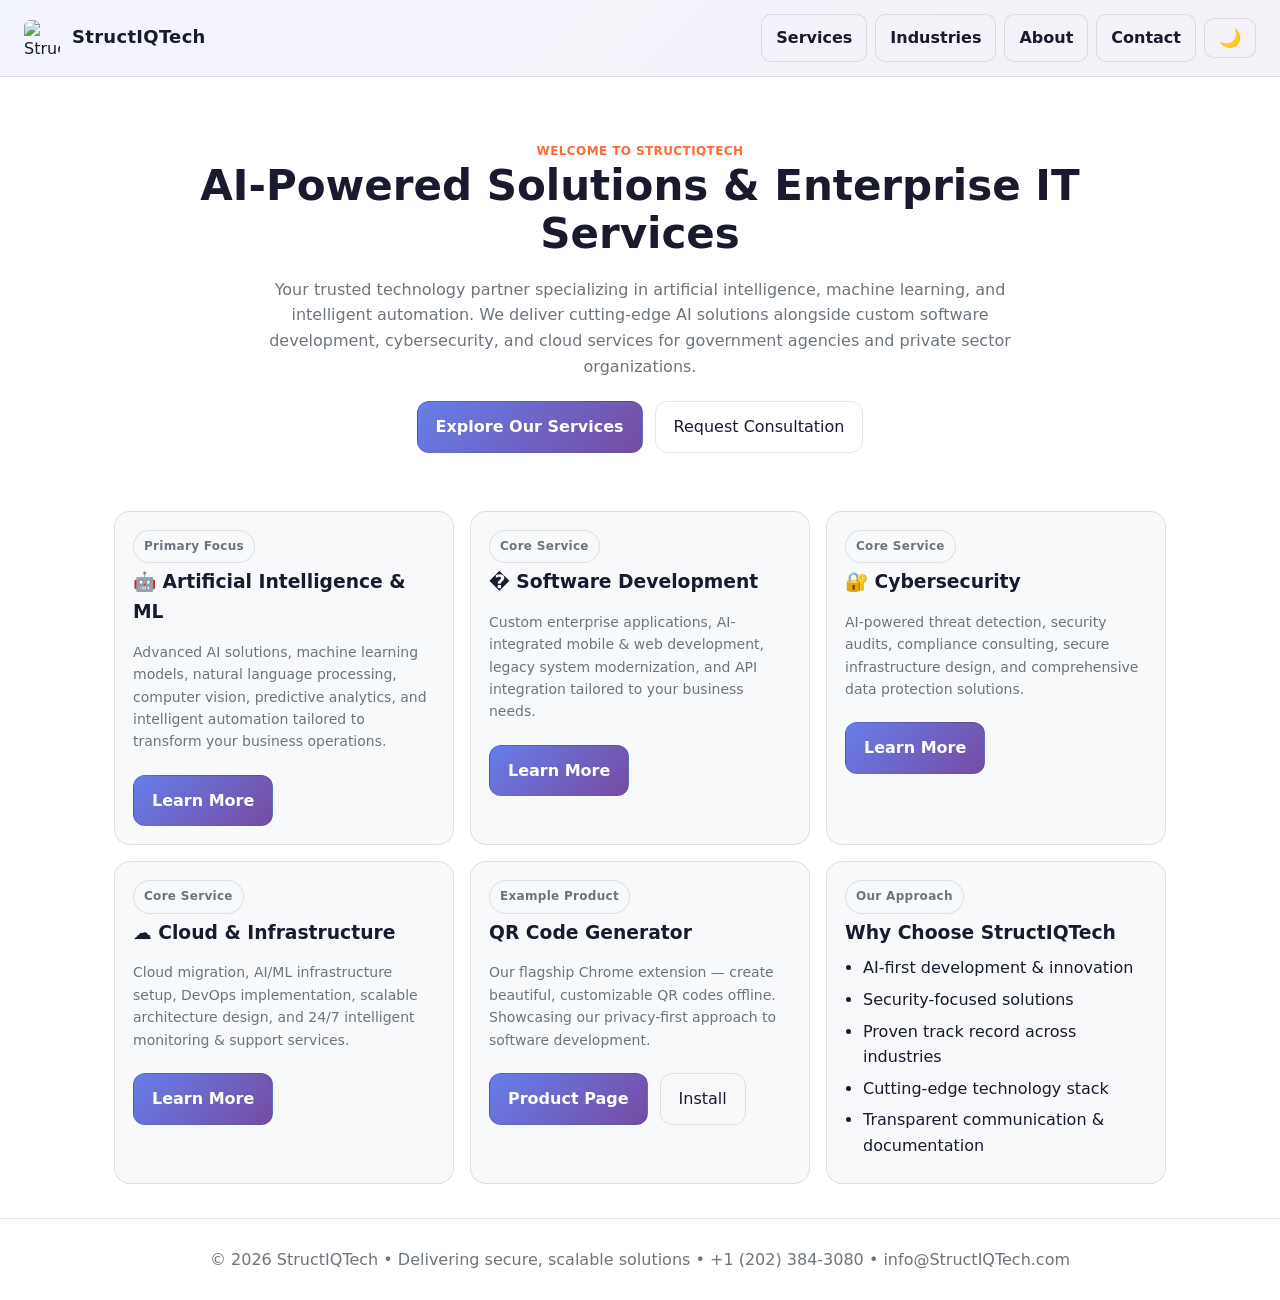
==== index.html @ 7bbbcb97 "first commit" ====
<!doctype html>
<html lang="en" data-theme="dark">
<head>
  <meta charset="utf-8">
  <meta name="viewport" content="width=device-width, initial-scale=1">
  <title>StructIQTech — AI Solutions & Enterprise IT Services</title>
  <meta name="description" content="StructIQTech delivers cutting-edge AI and machine learning solutions, custom software development, cybersecurity, and cloud infrastructure for government and private sector organizations.">
  <meta property="og:title" content="StructIQTech — AI Solutions & Enterprise IT Services">
  <meta property="og:description" content="Artificial intelligence, machine learning, custom software development, cybersecurity, and cloud services for modern organizations.">
  <meta property="og:type" content="website">
  <meta property="og:image" content="https://StructIQTech.com/assets/og-image.png">
  <meta property="og:url" content="https://StructIQTech.com/">
  <link rel="icon" type="image/x-icon" href="favicon.ico">
  <link rel="apple-touch-icon" sizes="180x180" href="favicon.ico">
  <link rel="stylesheet" href="assets/css/styles.css">
  <script src="assets/js/theme-toggle.js"></script>
</head>
<body>
  <header class="nav">
    <div class="brand">
      <img src="assets/images/StructIQTech-logo.svg" alt="StructIQTech Logo" class="logo">
      <h1>
  <a href="./" style="text-decoration: none; color: inherit;">
    StructIQTech
  </a>
</h1>
    </div>
    <button class="mobile-menu-toggle" aria-label="Open menu">☰</button>
    <nav>
      <a class="btn" href="services/">Services</a>
      <a class="btn" href="industries/">Industries</a>
      <a class="btn" href="about/">About</a>
      <a class="btn" href="contact/">Contact</a>
      <button class="theme-toggle" aria-label="Toggle theme" data-tooltip="Light Mode">
        <span class="theme-icon">☀️</span>
      </button>
    </nav>
  </header>

  <main class="hero container">
    <span class="kicker">Welcome to StructIQTech</span>
    <h2>AI-Powered Solutions & Enterprise IT Services</h2>
    <p class="sub">Your trusted technology partner specializing in artificial intelligence, machine learning, and intelligent automation. We deliver cutting-edge AI solutions alongside custom software development, cybersecurity, and cloud services for government agencies and private sector organizations.</p>
    <div class="cta">
      <a class="btn-primary" href="services/">Explore Our Services</a>
      <a class="btn-ghost" href="contact/">Request Consultation</a>
    </div>
  </main>

  <section class="section container">
    <div class="grid">
      <article class="card">
        <span class="badge">Primary Focus</span>
        <h3>🤖 Artificial Intelligence & ML</h3>
        <p class="note">Advanced AI solutions, machine learning models, natural language processing, computer vision, predictive analytics, and intelligent automation tailored to transform your business operations.</p>
        <div class="cta" style="justify-content:flex-start">
          <a class="btn-primary" href="services/#ai-ml">Learn More</a>
        </div>
      </article>
      <article class="card">
        <span class="badge">Core Service</span>
        <h3>� Software Development</h3>
        <p class="note">Custom enterprise applications, AI-integrated mobile & web development, legacy system modernization, and API integration tailored to your business needs.</p>
        <div class="cta" style="justify-content:flex-start">
          <a class="btn-primary" href="services/#software-development">Learn More</a>
        </div>
      </article>
      <article class="card">
        <span class="badge">Core Service</span>
        <h3>🔐 Cybersecurity</h3>
        <p class="note">AI-powered threat detection, security audits, compliance consulting, secure infrastructure design, and comprehensive data protection solutions.</p>
        <div class="cta" style="justify-content:flex-start">
          <a class="btn-primary" href="services/#cybersecurity">Learn More</a>
        </div>
      </article>
      <article class="card">
        <span class="badge">Core Service</span>
        <h3>☁️ Cloud & Infrastructure</h3>
        <p class="note">Cloud migration, AI/ML infrastructure setup, DevOps implementation, scalable architecture design, and 24/7 intelligent monitoring & support services.</p>
        <div class="cta" style="justify-content:flex-start">
          <a class="btn-primary" href="services/#cloud-infrastructure">Learn More</a>
        </div>
      </article>
      <article class="card">
        <span class="badge">Example Product</span>
        <h3>QR Code Generator</h3>
        <p class="note">Our flagship Chrome extension — create beautiful, customizable QR codes offline. Showcasing our privacy-first approach to software development.</p>
        <div class="cta" style="justify-content:flex-start">
          <a class="btn-primary" href="qr/">Product Page</a>
          <a class="btn-ghost" href="https://chromewebstore.google.com/detail/qr-code-generator/fpblcapfkfdepbhjbkpgmmpkeglhgbdj" target="_blank" rel="noopener">Install</a>
        </div>
      </article>
      <article class="card">
        <span class="badge">Our Approach</span>
        <h3>Why Choose StructIQTech</h3>
        <ul class="list">
          <li>AI-first development & innovation</li>
          <li>Security-focused solutions</li>
          <li>Proven track record across industries</li>
          <li>Cutting-edge technology stack</li>
          <li>Transparent communication & documentation</li>
        </ul>
      </article>
    </div>
  </section>

  <footer class="footer">
    © <span id="y"></span> StructIQTech • Delivering secure, scalable solutions • <a href="tel:+12023843080" style="color:inherit;text-decoration:none;">+1 (202) 384-3080</a> • <a href="mailto:info@StructIQTech.com" style="color:inherit;text-decoration:none;">info@StructIQTech.com</a>
  </footer>
  <script>document.getElementById('y').textContent=(new Date).getFullYear()</script>
</body>
</html>
---- assets/css/styles.css ----
/* Theme Variables */
/* Dark Theme (Default) */
:root,
[data-theme="dark"]{
  --bg:#0b0e1a;
  --panel:#0e1324;
  --text:#e9edff;
  --muted:#a7b0d4;
  --brand1:#667eea;
  --brand2:#764ba2;
  --accent:#ff6b35;
  --border:rgba(255,255,255,0.08);
  --primary:#667eea;
}

/* Light Theme */
[data-theme="light"]{
  --bg:#ffffff;
  --panel:#f8f9fa;
  --text:#1a1a2e;
  --muted:#6c757d;
  --brand1:#667eea;
  --brand2:#764ba2;
  --accent:#ff6b35;
  --border:rgba(0,0,0,0.1);
  --primary:#667eea;
}

/* Theme Toggle Button */
.theme-toggle{
  background:rgba(255,255,255,.04);
  border:1px solid var(--border);
  border-radius:10px;
  padding:10px 14px;
  cursor:pointer;
  font-size:18px;
  transition:all 0.3s ease;
  display:flex;
  align-items:center;
  justify-content:center;
  min-width:48px;
  position:relative;
  font-weight:700;
}
.theme-toggle:hover{
  background:rgba(255,255,255,.09);
  transform:scale(1.05);
}
.theme-toggle:active{
  transform:scale(0.95);
}
.theme-toggle:hover::after{
  content:attr(data-tooltip);
  position:absolute;
  top:calc(100% + 8px);
  right:0;
  background:var(--panel);
  border:1px solid var(--border);
  border-radius:8px;
  padding:6px 12px;
  font-size:12px;
  white-space:nowrap;
  z-index:1000;
  box-shadow:0 4px 12px rgba(0,0,0,0.3);
}
.theme-icon{
  display:block;
  line-height:1;
}

/* Mobile Menu Toggle */
.mobile-menu-toggle{
  display:none;
  background:rgba(255,255,255,.04);
  border:1px solid var(--border);
  border-radius:10px;
  padding:10px 14px;
  cursor:pointer;
  font-size:24px;
  transition:all 0.3s ease;
  align-items:center;
  justify-content:center;
  min-width:48px;
  font-weight:700;
}
.mobile-menu-toggle:hover{
  background:rgba(255,255,255,.09);
}


*{box-sizing:border-box}
html,body{
  margin:0;
  padding:0;
  background:var(--bg);
  color:var(--text);
  font-family:Inter,system-ui,Segoe UI,Roboto,Helvetica,Arial,sans-serif;
  line-height:1.6;
  transition:background-color 0.3s ease, color 0.3s ease;
}
a{color:inherit;text-decoration:none}
.container{max-width:1100px;margin:0 auto;padding:24px}
.nav{
  display:flex;
  align-items:center;
  justify-content:space-between;
  padding:14px 24px;
  border-bottom:1px solid var(--border);
  background:linear-gradient(135deg,rgba(102,126,234,.08),rgba(118,75,162,.08));
  transition:background 0.3s ease, border-color 0.3s ease;
}
.nav nav{
  display:flex;
  align-items:center;
  gap:8px;
}
.brand{display:flex;gap:12px;align-items:center}
.logo{width:36px;height:36px;object-fit:contain;border-radius:6px}
.brand h1{font-size:18px;margin:0;font-weight:800;letter-spacing:.3px}
.nav a.btn{
  padding:10px 14px;
  border-radius:10px;
  border:1px solid var(--border);
  background:rgba(255,255,255,.04);
  font-weight:700;
  transition:background 0.3s ease, border-color 0.3s ease;
}
.nav a.btn:hover{background:rgba(255,255,255,.09)}

/* Mobile Navigation */
@media (max-width: 768px){
  .mobile-menu-toggle{
    display:flex;
  }
  .nav nav{
    position:absolute;
    top:100%;
    left:0;
    right:0;
    background:var(--panel);
    border-bottom:1px solid var(--border);
    flex-direction:column;
    align-items:stretch;
    gap:0;
    display:none;
    box-shadow:0 8px 24px rgba(0,0,0,0.3);
  }
  .nav nav.active{
    display:flex;
  }
  .nav{
    position:relative;
  }
  .nav a.btn{
    border-radius:0;
    border-left:none;
    border-right:none;
    border-top:none;
    padding:16px 24px;
  }
  .nav .theme-toggle{
    border-radius:0;
    border-left:none;
    border-right:none;
    border-top:none;
    padding:16px 24px;
  }
}

.hero{padding:60px 24px 24px;text-align:center}
.hero h2{font-size:42px;line-height:1.15;margin:0 0 10px}
.hero p{color:var(--muted);max-width:760px;margin:8px auto 0}
.cta{display:flex;gap:12px;justify-content:center;margin-top:22px;flex-wrap:wrap}
.btn-primary{background:linear-gradient(135deg,var(--brand1),var(--brand2));border:1px solid var(--border);color:#fff;padding:12px 18px;border-radius:12px;font-weight:800}
.btn-primary:hover{transform:translateY(-1px);box-shadow:0 10px 28px rgba(102,126,234,.35)}
.btn-ghost{border:1px solid var(--border);padding:12px 18px;border-radius:12px;color:var(--text)}
.section{padding:34px 24px}
.grid{display:grid;gap:16px;grid-template-columns:repeat(auto-fit,minmax(260px,1fr))}
.card{
  background:var(--panel);
  border:1px solid var(--border);
  border-radius:16px;
  padding:18px;
  transition:background 0.3s ease, border-color 0.3s ease;
}
.card h3{margin:4px 0 8px}
.badge{display:inline-block;padding:6px 10px;border-radius:999px;background:rgba(255,255,255,.06);border:1px solid var(--border);color:var(--muted);font-size:12px;font-weight:700;letter-spacing:.3px}
.features{display:grid;gap:12px;grid-template-columns:repeat(auto-fit,minmax(220px,1fr));margin-top:12px}
.feat{background:rgba(255,255,255,.03);border:1px solid var(--border);border-radius:14px;padding:14px}
.footer{border-top:1px solid var(--border);padding:28px 24px;color:var(--muted);text-align:center}
.hero .sub{display:inline-block;margin-top:8px}
img.responsive{max-width:100%;height:auto;border-radius:12px;border:1px solid var(--border)}
.kicker{color:var(--accent);font-weight:800;letter-spacing:.4px;text-transform:uppercase;font-size:12px}
.note{color:var(--muted);font-size:14px}
.list{margin:0;padding-left:18px}
.list li{margin:6px 0}
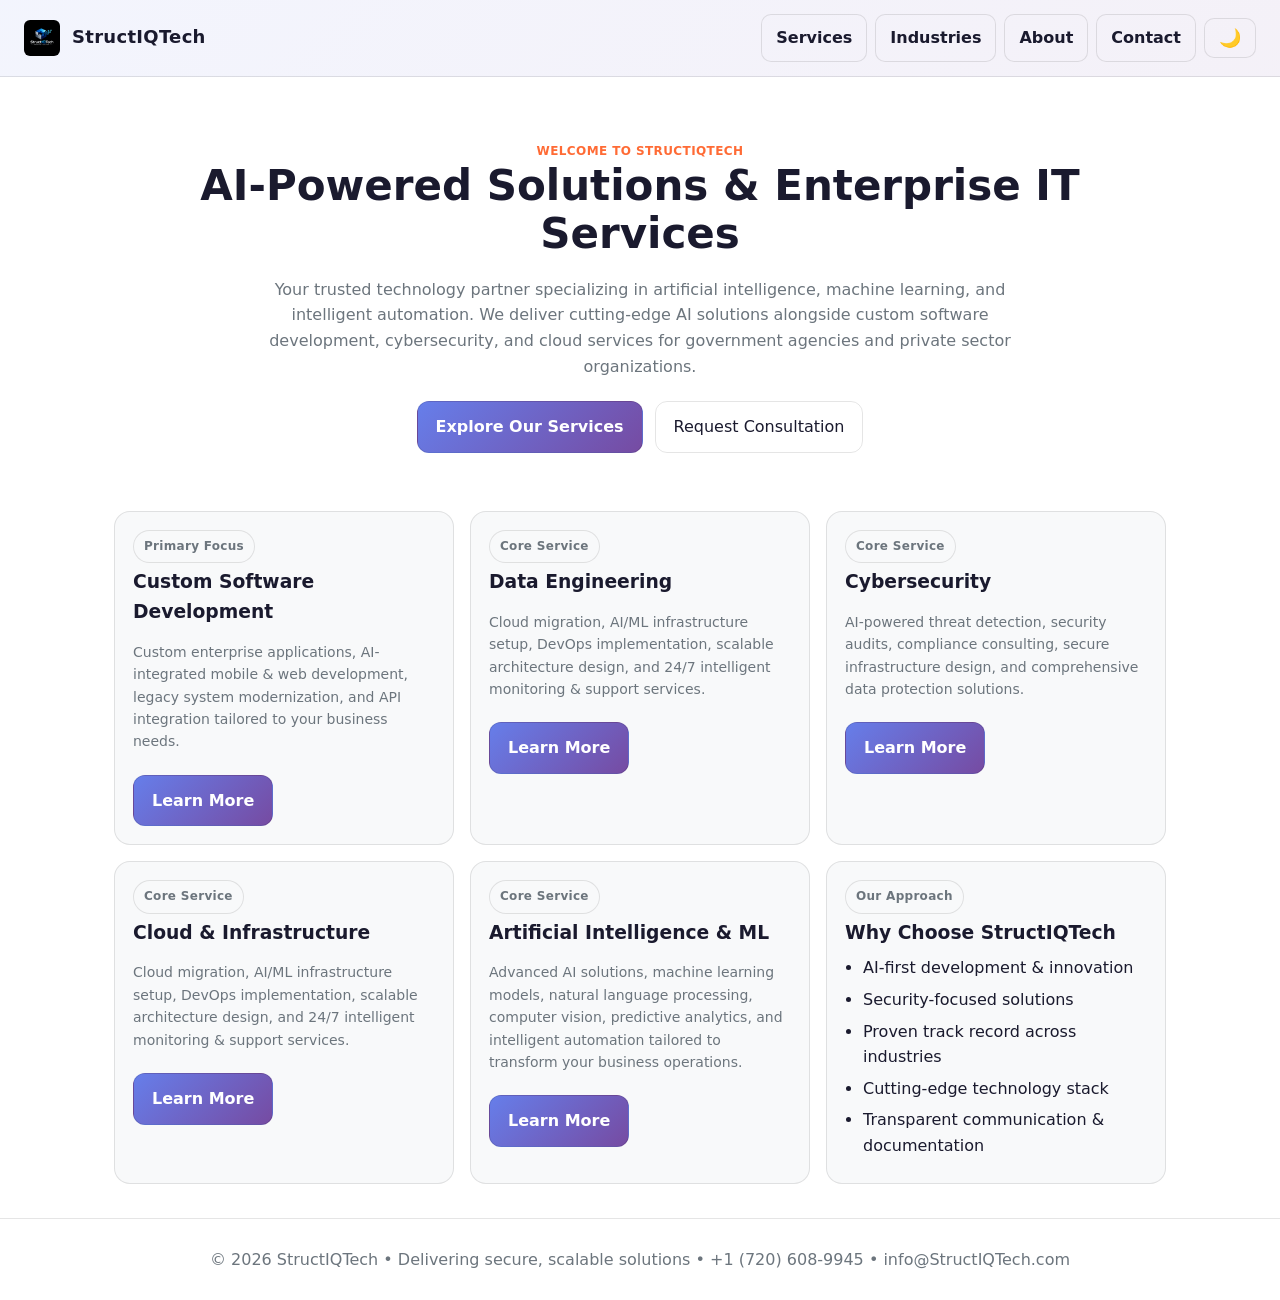
==== commit 58b82848: "update" ====
--- a/index.html
+++ b/index.html
@@ -18,7 +18,7 @@
 <body>
   <header class="nav">
     <div class="brand">
-      <img src="assets/images/StructIQTech-logo.svg" alt="StructIQTech Logo" class="logo">
+      <img src="assets/images/StructIQTech.svg" alt="StructIQTech Logo" class="logo">
       <h1>
   <a href="./" style="text-decoration: none; color: inherit;">
     StructIQTech
@@ -51,23 +51,23 @@
     <div class="grid">
       <article class="card">
         <span class="badge">Primary Focus</span>
-        <h3>🤖 Artificial Intelligence & ML</h3>
-        <p class="note">Advanced AI solutions, machine learning models, natural language processing, computer vision, predictive analytics, and intelligent automation tailored to transform your business operations.</p>
-        <div class="cta" style="justify-content:flex-start">
-          <a class="btn-primary" href="services/#ai-ml">Learn More</a>
-        </div>
-      </article>
-      <article class="card">
-        <span class="badge">Core Service</span>
-        <h3>� Software Development</h3>
+        <h3>Custom Software Development</h3>
         <p class="note">Custom enterprise applications, AI-integrated mobile & web development, legacy system modernization, and API integration tailored to your business needs.</p>
         <div class="cta" style="justify-content:flex-start">
           <a class="btn-primary" href="services/#software-development">Learn More</a>
         </div>
       </article>
+     <article class="card">
+        <span class="badge">Core Service</span>
+        <h3>Data Engineering</h3>
+        <p class="note">Cloud migration, AI/ML infrastructure setup, DevOps implementation, scalable architecture design, and 24/7 intelligent monitoring & support services.</p>
+        <div class="cta" style="justify-content:flex-start">
+          <a class="btn-primary" href="services/#data-engineering">Learn More</a>
+        </div>
+      </article>
       <article class="card">
         <span class="badge">Core Service</span>
-        <h3>🔐 Cybersecurity</h3>
+        <h3>Cybersecurity</h3>
         <p class="note">AI-powered threat detection, security audits, compliance consulting, secure infrastructure design, and comprehensive data protection solutions.</p>
         <div class="cta" style="justify-content:flex-start">
           <a class="btn-primary" href="services/#cybersecurity">Learn More</a>
@@ -75,19 +75,18 @@
       </article>
       <article class="card">
         <span class="badge">Core Service</span>
-        <h3>☁️ Cloud & Infrastructure</h3>
+        <h3>Cloud & Infrastructure</h3>
         <p class="note">Cloud migration, AI/ML infrastructure setup, DevOps implementation, scalable architecture design, and 24/7 intelligent monitoring & support services.</p>
         <div class="cta" style="justify-content:flex-start">
           <a class="btn-primary" href="services/#cloud-infrastructure">Learn More</a>
         </div>
       </article>
       <article class="card">
-        <span class="badge">Example Product</span>
-        <h3>QR Code Generator</h3>
-        <p class="note">Our flagship Chrome extension — create beautiful, customizable QR codes offline. Showcasing our privacy-first approach to software development.</p>
+        <span class="badge">Core Service</span>
+        <h3>Artificial Intelligence & ML</h3>
+        <p class="note">Advanced AI solutions, machine learning models, natural language processing, computer vision, predictive analytics, and intelligent automation tailored to transform your business operations.</p>
         <div class="cta" style="justify-content:flex-start">
-          <a class="btn-primary" href="qr/">Product Page</a>
-          <a class="btn-ghost" href="https://chromewebstore.google.com/detail/qr-code-generator/fpblcapfkfdepbhjbkpgmmpkeglhgbdj" target="_blank" rel="noopener">Install</a>
+          <a class="btn-primary" href="services/#ai-ml">Learn More</a>
         </div>
       </article>
       <article class="card">
@@ -105,7 +104,7 @@
   </section>
 
   <footer class="footer">
-    © <span id="y"></span> StructIQTech • Delivering secure, scalable solutions • <a href="tel:+12023843080" style="color:inherit;text-decoration:none;">+1 (202) 384-3080</a> • <a href="mailto:info@StructIQTech.com" style="color:inherit;text-decoration:none;">info@StructIQTech.com</a>
+    © <span id="y"></span> StructIQTech • Delivering secure, scalable solutions • <a href="tel:+17206089945" style="color:inherit;text-decoration:none;">+1 (720) 608-9945</a> • <a href="mailto:info@StructIQTech.com" style="color:inherit;text-decoration:none;">info@StructIQTech.com</a>
   </footer>
   <script>document.getElementById('y').textContent=(new Date).getFullYear()</script>
 </body>
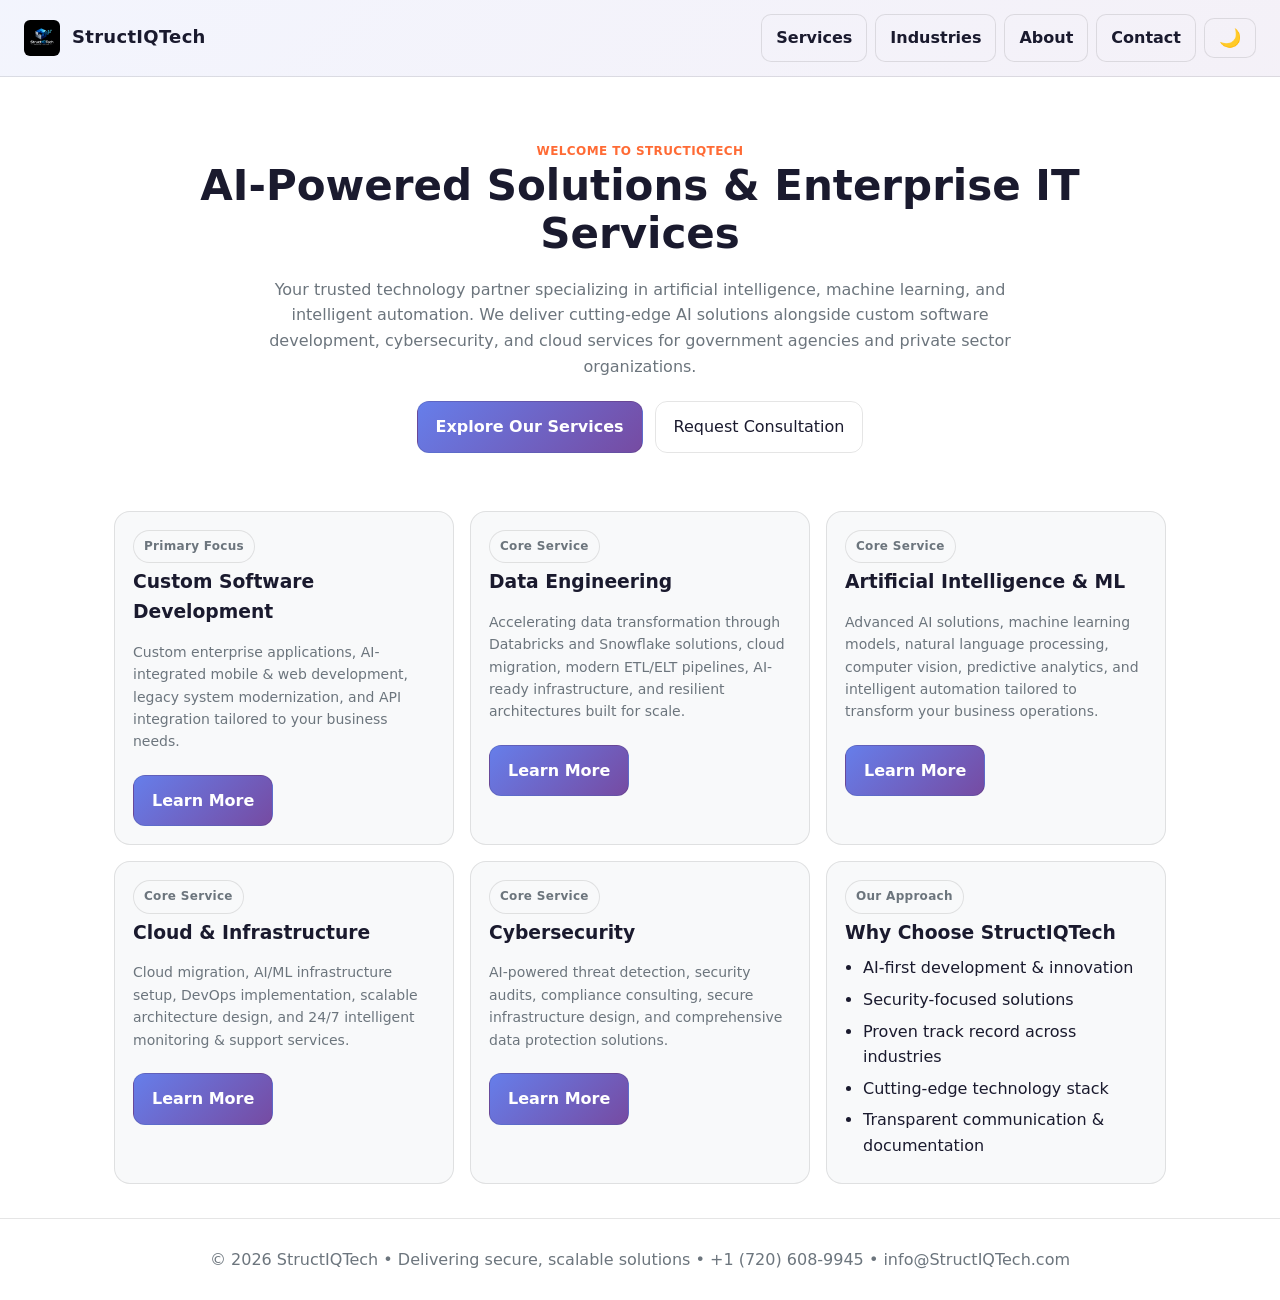
==== commit 5c537cc5: "update" ====
--- a/index.html
+++ b/index.html
@@ -60,17 +60,17 @@
      <article class="card">
         <span class="badge">Core Service</span>
         <h3>Data Engineering</h3>
-        <p class="note">Cloud migration, AI/ML infrastructure setup, DevOps implementation, scalable architecture design, and 24/7 intelligent monitoring & support services.</p>
+        <p class="note">Accelerating data transformation through Databricks and Snowflake solutions, cloud migration, modern ETL/ELT pipelines, AI-ready infrastructure, and resilient architectures built for scale.</p>    
         <div class="cta" style="justify-content:flex-start">
           <a class="btn-primary" href="services/#data-engineering">Learn More</a>
         </div>
       </article>
-      <article class="card">
+       <article class="card">
         <span class="badge">Core Service</span>
-        <h3>Cybersecurity</h3>
-        <p class="note">AI-powered threat detection, security audits, compliance consulting, secure infrastructure design, and comprehensive data protection solutions.</p>
+        <h3>Artificial Intelligence & ML</h3>
+        <p class="note">Advanced AI solutions, machine learning models, natural language processing, computer vision, predictive analytics, and intelligent automation tailored to transform your business operations.</p>
         <div class="cta" style="justify-content:flex-start">
-          <a class="btn-primary" href="services/#cybersecurity">Learn More</a>
+          <a class="btn-primary" href="services/#ai-ml">Learn More</a>
         </div>
       </article>
       <article class="card">
@@ -83,10 +83,10 @@
       </article>
       <article class="card">
         <span class="badge">Core Service</span>
-        <h3>Artificial Intelligence & ML</h3>
-        <p class="note">Advanced AI solutions, machine learning models, natural language processing, computer vision, predictive analytics, and intelligent automation tailored to transform your business operations.</p>
+        <h3>Cybersecurity</h3>
+        <p class="note">AI-powered threat detection, security audits, compliance consulting, secure infrastructure design, and comprehensive data protection solutions.</p>
         <div class="cta" style="justify-content:flex-start">
-          <a class="btn-primary" href="services/#ai-ml">Learn More</a>
+          <a class="btn-primary" href="services/#cybersecurity">Learn More</a>
         </div>
       </article>
       <article class="card">
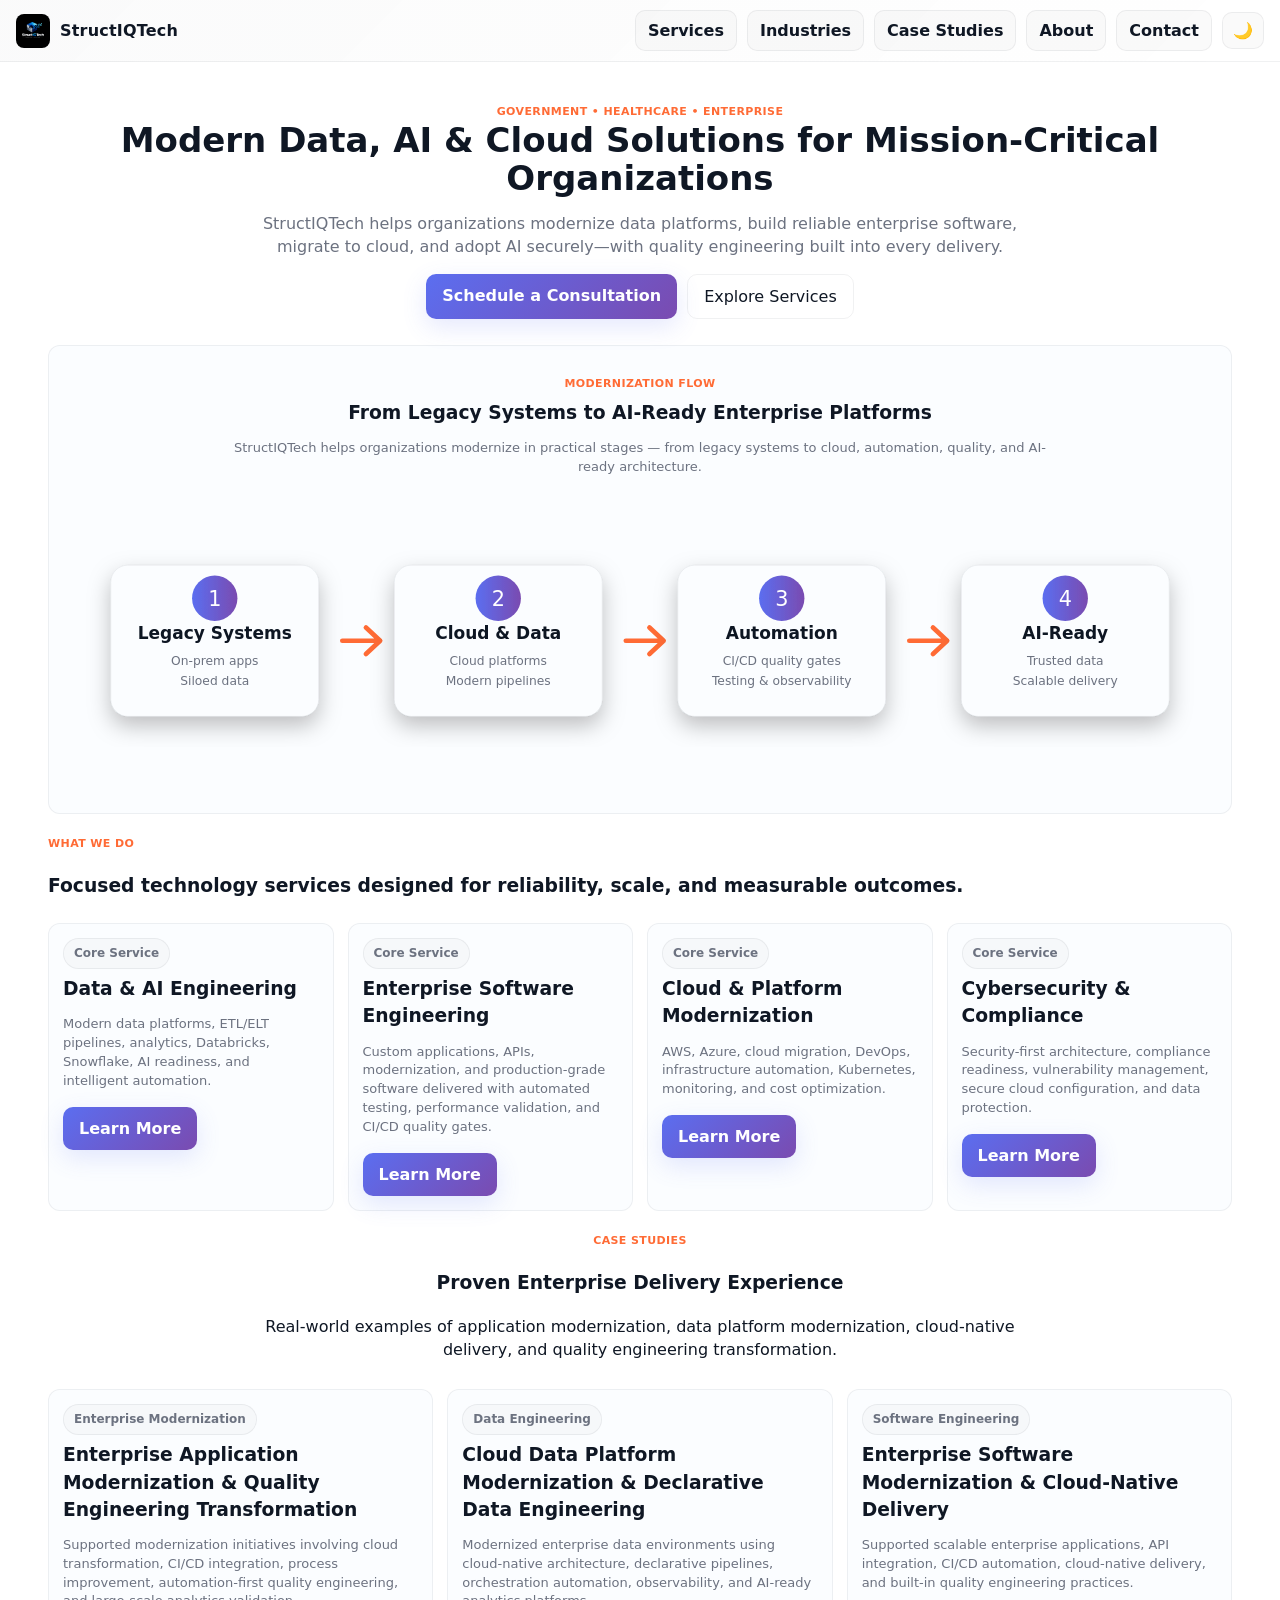
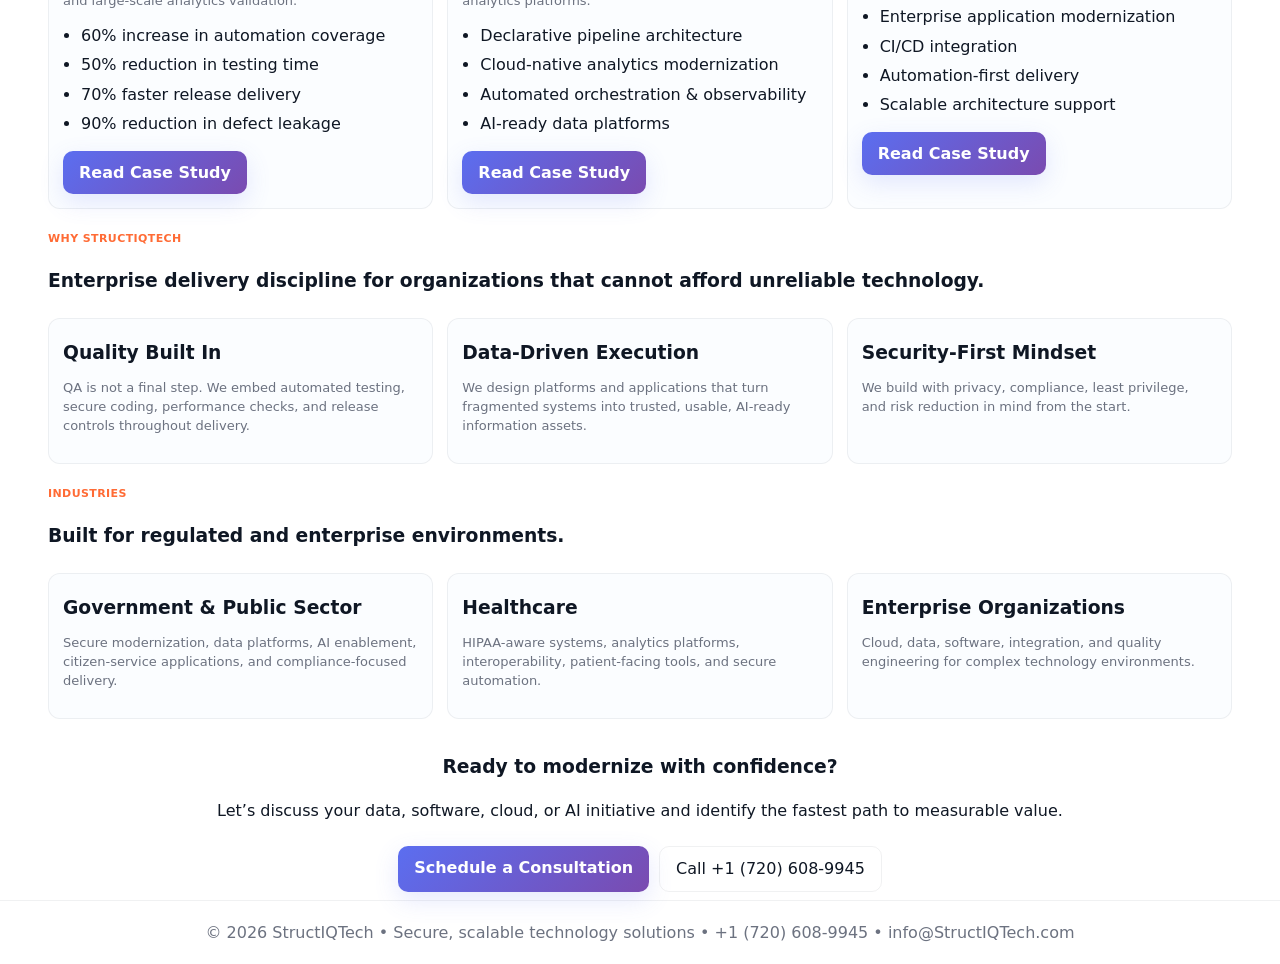
==== commit 901d2064: "update" ====
--- a/index.html
+++ b/index.html
@@ -3,10 +3,10 @@
 <head>
   <meta charset="utf-8">
   <meta name="viewport" content="width=device-width, initial-scale=1">
-  <title>StructIQTech — AI Solutions & Enterprise IT Services</title>
-  <meta name="description" content="StructIQTech delivers cutting-edge AI and machine learning solutions, custom software development, cybersecurity, and cloud infrastructure for government and private sector organizations.">
-  <meta property="og:title" content="StructIQTech — AI Solutions & Enterprise IT Services">
-  <meta property="og:description" content="Artificial intelligence, machine learning, custom software development, cybersecurity, and cloud services for modern organizations.">
+  <title>StructIQTech — Data, AI, Cloud & Enterprise Software Consulting</title>
+  <meta name="description" content="StructIQTech helps government, healthcare, and enterprise organizations modernize data platforms, build reliable software, move to cloud, and adopt AI securely.">
+  <meta property="og:title" content="StructIQTech — Data, AI, Cloud & Enterprise Software Consulting">
+  <meta property="og:description" content="Modern data, AI, cloud, and enterprise software solutions delivered with built-in quality engineering.">
   <meta property="og:type" content="website">
   <meta property="og:image" content="https://StructIQTech.com/assets/og-image.png">
   <meta property="og:url" content="https://StructIQTech.com/">
@@ -15,20 +15,18 @@
   <link rel="stylesheet" href="assets/css/styles.css">
   <script src="assets/js/theme-toggle.js"></script>
 </head>
+
 <body>
   <header class="nav">
     <div class="brand">
       <img src="assets/images/StructIQTech.svg" alt="StructIQTech Logo" class="logo">
-      <h1>
-  <a href="./" style="text-decoration: none; color: inherit;">
-    StructIQTech
-  </a>
-</h1>
+      <h1><a href="./" style="text-decoration:none;color:inherit">StructIQTech</a></h1>
     </div>
     <button class="mobile-menu-toggle" aria-label="Open menu">☰</button>
     <nav>
       <a class="btn" href="services/">Services</a>
       <a class="btn" href="industries/">Industries</a>
+      <a class="btn" href="case-studies/">Case Studies</a>
       <a class="btn" href="about/">About</a>
       <a class="btn" href="contact/">Contact</a>
       <button class="theme-toggle" aria-label="Toggle theme" data-tooltip="Light Mode">
@@ -37,78 +35,236 @@
     </nav>
   </header>
 
-  <main class="hero container">
-    <span class="kicker">Welcome to StructIQTech</span>
-    <h2>AI-Powered Solutions & Enterprise IT Services</h2>
-    <p class="sub">Your trusted technology partner specializing in artificial intelligence, machine learning, and intelligent automation. We deliver cutting-edge AI solutions alongside custom software development, cybersecurity, and cloud services for government agencies and private sector organizations.</p>
-    <div class="cta">
-      <a class="btn-primary" href="services/">Explore Our Services</a>
-      <a class="btn-ghost" href="contact/">Request Consultation</a>
-    </div>
+  <main>
+    <section class="hero container">
+      <span class="kicker">Government • Healthcare • Enterprise</span>
+      <h2>Modern Data, AI & Cloud Solutions for Mission-Critical Organizations</h2>
+      <p class="sub">StructIQTech helps organizations modernize data platforms, build reliable enterprise software, migrate to cloud, and adopt AI securely—with quality engineering built into every delivery.</p>
+      <div class="cta">
+        <a class="btn-primary" href="contact/">Schedule a Consultation</a>
+        <a class="btn-ghost" href="services/">Explore Services</a>
+      </div>
+    </section>
+
+    <section class="section container">
+      <div class="card" style="padding:24px">
+        <div style="text-align:center;max-width:820px;margin:0 auto 22px">
+          <span class="kicker">Modernization Flow</span>
+          <h3>From Legacy Systems to AI-Ready Enterprise Platforms</h3>
+          <p class="note">StructIQTech helps organizations modernize in practical stages — from legacy systems to cloud, automation, quality, and AI-ready architecture.</p>
+        </div>
+
+        <svg class="modernization-svg" viewBox="0 0 1200 300" role="img" aria-label="Modernization flow diagram from legacy systems to AI-ready enterprise platforms">
+          <defs>
+            <linearGradient id="flowGradient" x1="0%" y1="0%" x2="100%" y2="0%">
+              <stop offset="0%" stop-color="#5b6ef0"/>
+              <stop offset="100%" stop-color="#7a4bb0"/>
+            </linearGradient>
+            <filter id="softShadow" x="-20%" y="-20%" width="140%" height="140%">
+              <feDropShadow dx="0" dy="10" stdDeviation="12" flood-color="#000000" flood-opacity="0.25"/>
+            </filter>
+          </defs>
+
+          <line x1="190" y1="150" x2="1010" y2="150" stroke="url(#flowGradient)" stroke-width="6" stroke-linecap="round" opacity="0.7"/>
+
+          <g filter="url(#softShadow)">
+            <rect x="40" y="70" width="220" height="160" rx="18" fill="var(--panel)" stroke="var(--border)"/>
+            <circle cx="150" cy="105" r="24" fill="url(#flowGradient)"/>
+            <text x="150" y="113" text-anchor="middle" font-size="22" fill="#ffffff">1</text>
+            <text x="150" y="148" text-anchor="middle" font-size="18" font-weight="700" fill="var(--text)">Legacy Systems</text>
+            <text x="150" y="176" text-anchor="middle" font-size="13" fill="var(--muted)">On-prem apps</text>
+            <text x="150" y="197" text-anchor="middle" font-size="13" fill="var(--muted)">Siloed data</text>
+          </g>
+
+          <path d="M285 150 L325 150 M310 136 L325 150 L310 164" stroke="#ff6b35" stroke-width="5" fill="none" stroke-linecap="round" stroke-linejoin="round"/>
+
+          <g filter="url(#softShadow)">
+            <rect x="340" y="70" width="220" height="160" rx="18" fill="var(--panel)" stroke="var(--border)"/>
+            <circle cx="450" cy="105" r="24" fill="url(#flowGradient)"/>
+            <text x="450" y="113" text-anchor="middle" font-size="22" fill="#ffffff">2</text>
+            <text x="450" y="148" text-anchor="middle" font-size="18" font-weight="700" fill="var(--text)">Cloud & Data</text>
+            <text x="450" y="176" text-anchor="middle" font-size="13" fill="var(--muted)">Cloud platforms</text>
+            <text x="450" y="197" text-anchor="middle" font-size="13" fill="var(--muted)">Modern pipelines</text>
+          </g>
+
+          <path d="M585 150 L625 150 M610 136 L625 150 L610 164" stroke="#ff6b35" stroke-width="5" fill="none" stroke-linecap="round" stroke-linejoin="round"/>
+
+          <g filter="url(#softShadow)">
+            <rect x="640" y="70" width="220" height="160" rx="18" fill="var(--panel)" stroke="var(--border)"/>
+            <circle cx="750" cy="105" r="24" fill="url(#flowGradient)"/>
+            <text x="750" y="113" text-anchor="middle" font-size="22" fill="#ffffff">3</text>
+            <text x="750" y="148" text-anchor="middle" font-size="18" font-weight="700" fill="var(--text)">Automation</text>
+            <text x="750" y="176" text-anchor="middle" font-size="13" fill="var(--muted)">CI/CD quality gates</text>
+            <text x="750" y="197" text-anchor="middle" font-size="13" fill="var(--muted)">Testing & observability</text>
+          </g>
+
+          <path d="M885 150 L925 150 M910 136 L925 150 L910 164" stroke="#ff6b35" stroke-width="5" fill="none" stroke-linecap="round" stroke-linejoin="round"/>
+
+          <g filter="url(#softShadow)">
+            <rect x="940" y="70" width="220" height="160" rx="18" fill="var(--panel)" stroke="var(--border)"/>
+            <circle cx="1050" cy="105" r="24" fill="url(#flowGradient)"/>
+            <text x="1050" y="113" text-anchor="middle" font-size="22" fill="#ffffff">4</text>
+            <text x="1050" y="148" text-anchor="middle" font-size="18" font-weight="700" fill="var(--text)">AI-Ready</text>
+            <text x="1050" y="176" text-anchor="middle" font-size="13" fill="var(--muted)">Trusted data</text>
+            <text x="1050" y="197" text-anchor="middle" font-size="13" fill="var(--muted)">Scalable delivery</text>
+          </g>
+        </svg>
+      </div>
+    </section>
+
+    <section class="section container">
+      <span class="kicker">What We Do</span>
+      <h3>Focused technology services designed for reliability, scale, and measurable outcomes.</h3>
+      <div class="grid" style="margin-top:24px">
+        <article class="card">
+          <span class="badge">Core Service</span>
+          <h3>Data & AI Engineering</h3>
+          <p class="note">Modern data platforms, ETL/ELT pipelines, analytics, Databricks, Snowflake, AI readiness, and intelligent automation.</p>
+          <div class="cta" style="justify-content:flex-start">
+            <a class="btn-primary" href="services/#data-ai">Learn More</a>
+          </div>
+        </article>
+
+        <article class="card">
+          <span class="badge">Core Service</span>
+          <h3>Enterprise Software Engineering</h3>
+          <p class="note">Custom applications, APIs, modernization, and production-grade software delivered with automated testing, performance validation, and CI/CD quality gates.</p>
+          <div class="cta" style="justify-content:flex-start">
+            <a class="btn-primary" href="services/#software-engineering">Learn More</a>
+          </div>
+        </article>
+
+        <article class="card">
+          <span class="badge">Core Service</span>
+          <h3>Cloud & Platform Modernization</h3>
+          <p class="note">AWS, Azure, cloud migration, DevOps, infrastructure automation, Kubernetes, monitoring, and cost optimization.</p>
+          <div class="cta" style="justify-content:flex-start">
+            <a class="btn-primary" href="services/#cloud-platform">Learn More</a>
+          </div>
+        </article>
+
+        <article class="card">
+          <span class="badge">Core Service</span>
+          <h3>Cybersecurity & Compliance</h3>
+          <p class="note">Security-first architecture, compliance readiness, vulnerability management, secure cloud configuration, and data protection.</p>
+          <div class="cta" style="justify-content:flex-start">
+            <a class="btn-primary" href="services/#cyber-compliance">Learn More</a>
+          </div>
+        </article>
+      </div>
+    </section>
+
+    <section class="section container">
+      <div style="text-align:center;max-width:820px;margin:0 auto 28px">
+        <span class="kicker">Case Studies</span>
+        <h3>Proven Enterprise Delivery Experience</h3>
+        <p class="sub">Real-world examples of application modernization, data platform modernization, cloud-native delivery, and quality engineering transformation.</p>
+      </div>
+
+      <div class="grid">
+        <article class="card">
+          <span class="badge">Enterprise Modernization</span>
+          <h3>Enterprise Application Modernization & Quality Engineering Transformation</h3>
+          <p class="note">Supported modernization initiatives involving cloud transformation, CI/CD integration, process improvement, automation-first quality engineering, and large-scale analytics validation.</p>
+          <ul class="list">
+            <li>60% increase in automation coverage</li>
+            <li>50% reduction in testing time</li>
+            <li>70% faster release delivery</li>
+            <li>90% reduction in defect leakage</li>
+          </ul>
+          <div class="cta" style="justify-content:flex-start;margin-top:16px">
+            <a class="btn-primary" href="case-studies/enterprise-application-modernization/">Read Case Study</a>
+          </div>
+        </article>
+
+        <article class="card">
+          <span class="badge">Data Engineering</span>
+          <h3>Cloud Data Platform Modernization & Declarative Data Engineering</h3>
+          <p class="note">Modernized enterprise data environments using cloud-native architecture, declarative pipelines, orchestration automation, observability, and AI-ready analytics platforms.</p>
+          <ul class="list">
+            <li>Declarative pipeline architecture</li>
+            <li>Cloud-native analytics modernization</li>
+            <li>Automated orchestration & observability</li>
+            <li>AI-ready data platforms</li>
+          </ul>
+          <div class="cta" style="justify-content:flex-start;margin-top:16px">
+            <a class="btn-primary" href="case-studies/data-platform-modernization/">Read Case Study</a>
+          </div>
+        </article>
+
+        <article class="card">
+          <span class="badge">Software Engineering</span>
+          <h3>Enterprise Software Modernization & Cloud-Native Delivery</h3>
+          <p class="note">Supported scalable enterprise applications, API integration, CI/CD automation, cloud-native delivery, and built-in quality engineering practices.</p>
+          <ul class="list">
+            <li>Enterprise application modernization</li>
+            <li>CI/CD integration</li>
+            <li>Automation-first delivery</li>
+            <li>Scalable architecture support</li>
+          </ul>
+          <div class="cta" style="justify-content:flex-start;margin-top:16px">
+            <a class="btn-primary" href="case-studies/enterprise-software-modernization/">Read Case Study</a>
+          </div>
+        </article>
+      </div>
+    </section>
+
+    <section class="section container">
+      <span class="kicker">Why StructIQTech</span>
+      <h3>Enterprise delivery discipline for organizations that cannot afford unreliable technology.</h3>
+      <div class="grid" style="margin-top:24px">
+        <article class="card">
+          <h3>Quality Built In</h3>
+          <p class="note">QA is not a final step. We embed automated testing, secure coding, performance checks, and release controls throughout delivery.</p>
+        </article>
+        <article class="card">
+          <h3>Data-Driven Execution</h3>
+          <p class="note">We design platforms and applications that turn fragmented systems into trusted, usable, AI-ready information assets.</p>
+        </article>
+        <article class="card">
+          <h3>Security-First Mindset</h3>
+          <p class="note">We build with privacy, compliance, least privilege, and risk reduction in mind from the start.</p>
+        </article>
+      </div>
+    </section>
+
+    <section class="section container">
+      <span class="kicker">Industries</span>
+      <h3>Built for regulated and enterprise environments.</h3>
+      <div class="grid" style="margin-top:24px">
+        <article class="card">
+          <h3>Government & Public Sector</h3>
+          <p class="note">Secure modernization, data platforms, AI enablement, citizen-service applications, and compliance-focused delivery.</p>
+        </article>
+        <article class="card">
+          <h3>Healthcare</h3>
+          <p class="note">HIPAA-aware systems, analytics platforms, interoperability, patient-facing tools, and secure automation.</p>
+        </article>
+        <article class="card">
+          <h3>Enterprise Organizations</h3>
+          <p class="note">Cloud, data, software, integration, and quality engineering for complex technology environments.</p>
+        </article>
+      </div>
+    </section>
+
+    <section class="section container" style="text-align:center">
+      <h3>Ready to modernize with confidence?</h3>
+      <p class="sub">Let’s discuss your data, software, cloud, or AI initiative and identify the fastest path to measurable value.</p>
+      <div class="cta" style="justify-content:center;margin-top:24px">
+        <a class="btn-primary" href="contact/">Schedule a Consultation</a>
+        <a class="btn-ghost" href="tel:+17206089945">Call +1 (720) 608-9945</a>
+      </div>
+    </section>
   </main>
 
-  <section class="section container">
-    <div class="grid">
-      <article class="card">
-        <span class="badge">Primary Focus</span>
-        <h3>Custom Software Development</h3>
-        <p class="note">Custom enterprise applications, AI-integrated mobile & web development, legacy system modernization, and API integration tailored to your business needs.</p>
-        <div class="cta" style="justify-content:flex-start">
-          <a class="btn-primary" href="services/#software-development">Learn More</a>
-        </div>
-      </article>
-     <article class="card">
-        <span class="badge">Core Service</span>
-        <h3>Data Engineering</h3>
-        <p class="note">Accelerating data transformation through Databricks and Snowflake solutions, cloud migration, modern ETL/ELT pipelines, AI-ready infrastructure, and resilient architectures built for scale.</p>    
-        <div class="cta" style="justify-content:flex-start">
-          <a class="btn-primary" href="services/#data-engineering">Learn More</a>
-        </div>
-      </article>
-       <article class="card">
-        <span class="badge">Core Service</span>
-        <h3>Artificial Intelligence & ML</h3>
-        <p class="note">Advanced AI solutions, machine learning models, natural language processing, computer vision, predictive analytics, and intelligent automation tailored to transform your business operations.</p>
-        <div class="cta" style="justify-content:flex-start">
-          <a class="btn-primary" href="services/#ai-ml">Learn More</a>
-        </div>
-      </article>
-      <article class="card">
-        <span class="badge">Core Service</span>
-        <h3>Cloud & Infrastructure</h3>
-        <p class="note">Cloud migration, AI/ML infrastructure setup, DevOps implementation, scalable architecture design, and 24/7 intelligent monitoring & support services.</p>
-        <div class="cta" style="justify-content:flex-start">
-          <a class="btn-primary" href="services/#cloud-infrastructure">Learn More</a>
-        </div>
-      </article>
-      <article class="card">
-        <span class="badge">Core Service</span>
-        <h3>Cybersecurity</h3>
-        <p class="note">AI-powered threat detection, security audits, compliance consulting, secure infrastructure design, and comprehensive data protection solutions.</p>
-        <div class="cta" style="justify-content:flex-start">
-          <a class="btn-primary" href="services/#cybersecurity">Learn More</a>
-        </div>
-      </article>
-      <article class="card">
-        <span class="badge">Our Approach</span>
-        <h3>Why Choose StructIQTech</h3>
-        <ul class="list">
-          <li>AI-first development & innovation</li>
-          <li>Security-focused solutions</li>
-          <li>Proven track record across industries</li>
-          <li>Cutting-edge technology stack</li>
-          <li>Transparent communication & documentation</li>
-        </ul>
-      </article>
-    </div>
-  </section>
-
   <footer class="footer">
-    © <span id="y"></span> StructIQTech • Delivering secure, scalable solutions • <a href="tel:+17206089945" style="color:inherit;text-decoration:none;">+1 (720) 608-9945</a> • <a href="mailto:info@StructIQTech.com" style="color:inherit;text-decoration:none;">info@StructIQTech.com</a>
+    © <span id="y"></span> StructIQTech • Secure, scalable technology solutions •
+    <a href="tel:+17206089945" style="color:inherit;text-decoration:none;">+1 (720) 608-9945</a> •
+    <a href="mailto:info@StructIQTech.com" style="color:inherit;text-decoration:none;">info@StructIQTech.com</a>
   </footer>
-  <script>document.getElementById('y').textContent=(new Date).getFullYear()</script>
+
+  <script>
+    document.getElementById('y').textContent = (new Date).getFullYear();
+  </script>
 </body>
-</html>
-
-
-
+</html>
--- a/assets/css/styles.css
+++ b/assets/css/styles.css
@@ -3,91 +3,30 @@
 :root,
 [data-theme="dark"]{
   --bg:#0b0e1a;
-  --panel:#0e1324;
+  --panel:#0f1724;
   --text:#e9edff;
-  --muted:#a7b0d4;
-  --brand1:#667eea;
-  --brand2:#764ba2;
+  --muted:#9aa6d6;
+  --brand1:#5b6ef0;
+  --brand2:#7a4bb0;
   --accent:#ff6b35;
-  --border:rgba(255,255,255,0.08);
-  --primary:#667eea;
+  --border:rgba(255,255,255,0.06);
+  --glass:rgba(255,255,255,0.03);
 }
 
 /* Light Theme */
 [data-theme="light"]{
   --bg:#ffffff;
-  --panel:#f8f9fa;
-  --text:#1a1a2e;
-  --muted:#6c757d;
-  --brand1:#667eea;
-  --brand2:#764ba2;
+  --panel:#fbfdff;
+  --text:#0f1724;
+  --muted:#6c7280;
+  --brand1:#5b6ef0;
+  --brand2:#7a4bb0;
   --accent:#ff6b35;
-  --border:rgba(0,0,0,0.1);
-  --primary:#667eea;
+  --border:rgba(15,23,36,0.06);
+  --glass:rgba(15,23,36,0.02);
 }
 
-/* Theme Toggle Button */
-.theme-toggle{
-  background:rgba(255,255,255,.04);
-  border:1px solid var(--border);
-  border-radius:10px;
-  padding:10px 14px;
-  cursor:pointer;
-  font-size:18px;
-  transition:all 0.3s ease;
-  display:flex;
-  align-items:center;
-  justify-content:center;
-  min-width:48px;
-  position:relative;
-  font-weight:700;
-}
-.theme-toggle:hover{
-  background:rgba(255,255,255,.09);
-  transform:scale(1.05);
-}
-.theme-toggle:active{
-  transform:scale(0.95);
-}
-.theme-toggle:hover::after{
-  content:attr(data-tooltip);
-  position:absolute;
-  top:calc(100% + 8px);
-  right:0;
-  background:var(--panel);
-  border:1px solid var(--border);
-  border-radius:8px;
-  padding:6px 12px;
-  font-size:12px;
-  white-space:nowrap;
-  z-index:1000;
-  box-shadow:0 4px 12px rgba(0,0,0,0.3);
-}
-.theme-icon{
-  display:block;
-  line-height:1;
-}
-
-/* Mobile Menu Toggle */
-.mobile-menu-toggle{
-  display:none;
-  background:rgba(255,255,255,.04);
-  border:1px solid var(--border);
-  border-radius:10px;
-  padding:10px 14px;
-  cursor:pointer;
-  font-size:24px;
-  transition:all 0.3s ease;
-  align-items:center;
-  justify-content:center;
-  min-width:48px;
-  font-weight:700;
-}
-.mobile-menu-toggle:hover{
-  background:rgba(255,255,255,.09);
-}
-
-
+/* Base */
 *{box-sizing:border-box}
 html,body{
   margin:0;
@@ -95,102 +34,93 @@
   background:var(--bg);
   color:var(--text);
   font-family:Inter,system-ui,Segoe UI,Roboto,Helvetica,Arial,sans-serif;
-  line-height:1.6;
-  transition:background-color 0.3s ease, color 0.3s ease;
+  line-height:1.45;
+  -webkit-font-smoothing:antialiased;
+  -moz-osx-font-smoothing:grayscale;
 }
 a{color:inherit;text-decoration:none}
-.container{max-width:1100px;margin:0 auto;padding:24px}
+img{display:block;max-width:100%;height:auto}
+.container{max-width:1200px;margin:0 auto;padding:16px}
+
+/* Header */
 .nav{
+  position:relative;
   display:flex;
   align-items:center;
   justify-content:space-between;
-  padding:14px 24px;
+  padding:10px 16px;
   border-bottom:1px solid var(--border);
-  background:linear-gradient(135deg,rgba(102,126,234,.08),rgba(118,75,162,.08));
-  transition:background 0.3s ease, border-color 0.3s ease;
+  background:linear-gradient(135deg,var(--glass),transparent);
+  z-index:1000;
 }
-.nav nav{
-  display:flex;
-  align-items:center;
-  gap:8px;
-}
-.brand{display:flex;gap:12px;align-items:center}
-.logo{width:36px;height:36px;object-fit:contain;border-radius:6px}
-.brand h1{font-size:18px;margin:0;font-weight:800;letter-spacing:.3px}
-.nav a.btn{
-  padding:10px 14px;
-  border-radius:10px;
-  border:1px solid var(--border);
-  background:rgba(255,255,255,.04);
-  font-weight:700;
-  transition:background 0.3s ease, border-color 0.3s ease;
-}
-.nav a.btn:hover{background:rgba(255,255,255,.09)}
+.nav nav{display:flex;align-items:center;gap:10px}
+.brand{display:flex;gap:10px;align-items:center}
+.logo{width:34px;height:34px;object-fit:contain;border-radius:8px}
+.brand h1{font-size:16px;margin:0;font-weight:800;letter-spacing:0.2px}
+.nav a.btn{padding:8px 12px;border-radius:10px;border:1px solid var(--border);background:var(--glass);font-weight:700}
+.nav a.btn:hover{transform:translateY(-2px)}
+
+/* Toggles */
+.theme-toggle,.mobile-menu-toggle{background:var(--glass);border:1px solid var(--border);border-radius:10px;padding:8px 10px;cursor:pointer;display:flex;align-items:center;justify-content:center}
+.theme-toggle{font-size:16px}
 
 /* Mobile Navigation */
-@media (max-width: 768px){
+.mobile-menu-toggle{
+  display:none;
+}
+
+@media (max-width:768px){
   .mobile-menu-toggle{
     display:flex;
   }
+
   .nav nav{
     position:absolute;
     top:100%;
     left:0;
     right:0;
+    width:100%;
     background:var(--panel);
+    border-top:1px solid var(--border);
     border-bottom:1px solid var(--border);
     flex-direction:column;
     align-items:stretch;
     gap:0;
     display:none;
-    box-shadow:0 8px 24px rgba(0,0,0,0.3);
+    padding:10px 0;
+    box-shadow:0 12px 30px rgba(0,0,0,.35);
+    z-index:999;
   }
+
   .nav nav.active{
     display:flex;
   }
-  .nav{
-    position:relative;
-  }
-  .nav a.btn{
-    border-radius:0;
-    border-left:none;
-    border-right:none;
-    border-top:none;
-    padding:16px 24px;
-  }
-  .nav .theme-toggle{
-    border-radius:0;
-    border-left:none;
-    border-right:none;
-    border-top:none;
-    padding:16px 24px;
-  }
 }
 
-.hero{padding:60px 24px 24px;text-align:center}
-.hero h2{font-size:42px;line-height:1.15;margin:0 0 10px}
-.hero p{color:var(--muted);max-width:760px;margin:8px auto 0}
-.cta{display:flex;gap:12px;justify-content:center;margin-top:22px;flex-wrap:wrap}
-.btn-primary{background:linear-gradient(135deg,var(--brand1),var(--brand2));border:1px solid var(--border);color:#fff;padding:12px 18px;border-radius:12px;font-weight:800}
-.btn-primary:hover{transform:translateY(-1px);box-shadow:0 10px 28px rgba(102,126,234,.35)}
-.btn-ghost{border:1px solid var(--border);padding:12px 18px;border-radius:12px;color:var(--text)}
-.section{padding:34px 24px}
-.grid{display:grid;gap:16px;grid-template-columns:repeat(auto-fit,minmax(260px,1fr))}
-.card{
-  background:var(--panel);
-  border:1px solid var(--border);
-  border-radius:16px;
-  padding:18px;
-  transition:background 0.3s ease, border-color 0.3s ease;
-}
-.card h3{margin:4px 0 8px}
-.badge{display:inline-block;padding:6px 10px;border-radius:999px;background:rgba(255,255,255,.06);border:1px solid var(--border);color:var(--muted);font-size:12px;font-weight:700;letter-spacing:.3px}
-.features{display:grid;gap:12px;grid-template-columns:repeat(auto-fit,minmax(220px,1fr));margin-top:12px}
-.feat{background:rgba(255,255,255,.03);border:1px solid var(--border);border-radius:14px;padding:14px}
-.footer{border-top:1px solid var(--border);padding:28px 24px;color:var(--muted);text-align:center}
-.hero .sub{display:inline-block;margin-top:8px}
-img.responsive{max-width:100%;height:auto;border-radius:12px;border:1px solid var(--border)}
-.kicker{color:var(--accent);font-weight:800;letter-spacing:.4px;text-transform:uppercase;font-size:12px}
-.note{color:var(--muted);font-size:14px}
+/* Hero */
+.hero{padding:36px 16px 18px;text-align:center}
+.hero h2{font-size:34px;line-height:1.12;margin:0 0 8px}
+.hero p{color:var(--muted);max-width:760px;margin:6px auto 0}
+.cta{display:flex;gap:10px;justify-content:center;margin-top:16px;flex-wrap:wrap}
+.btn-primary{background:linear-gradient(135deg,var(--brand1),var(--brand2));color:#fff;padding:10px 16px;border-radius:10px;font-weight:700;border:none;box-shadow:0 8px 24px rgba(91,110,240,0.16)}
+.btn-primary:hover{transform:translateY(-2px);box-shadow:0 14px 36px rgba(91,110,240,0.18)}
+.btn-ghost{border:1px solid var(--border);padding:10px 16px;border-radius:10px;color:var(--text);background:transparent}
+
+.section{padding:8px 8px}
+.grid{display:grid;gap:14px;grid-template-columns:repeat(auto-fit,minmax(240px,1fr))}
+.card{background:var(--panel);border:1px solid var(--border);border-radius:12px;padding:14px;transition:transform .22s ease,box-shadow .22s ease}
+.card:hover{transform:translateY(-6px);box-shadow:0 18px 40px rgba(2,6,23,0.35)}
+.card h3{margin:6px 0 8px}
+.badge{display:inline-block;padding:6px 10px;border-radius:999px;background:var(--glass);border:1px solid var(--border);color:var(--muted);font-size:12px;font-weight:700}
+.features{display:grid;gap:12px;grid-template-columns:repeat(auto-fit,minmax(200px,1fr));margin-top:12px}
+.feat{background:var(--glass);border:1px solid var(--border);border-radius:10px;padding:12px}
+.footer{border-top:1px solid var(--border);padding:20px 16px;color:var(--muted);text-align:center}
+.hero .sub{display:inline-block;margin-top:6px}
+.kicker{color:var(--accent);font-weight:800;letter-spacing:.4px;text-transform:uppercase;font-size:11px}
+.note{color:var(--muted);font-size:13px}
 .list{margin:0;padding-left:18px}
-.list li{margin:6px 0}+.list li{margin:6px 0}
+
+/* Utilities */
+.text-muted{color:var(--muted)}
+.small{font-size:13px}
